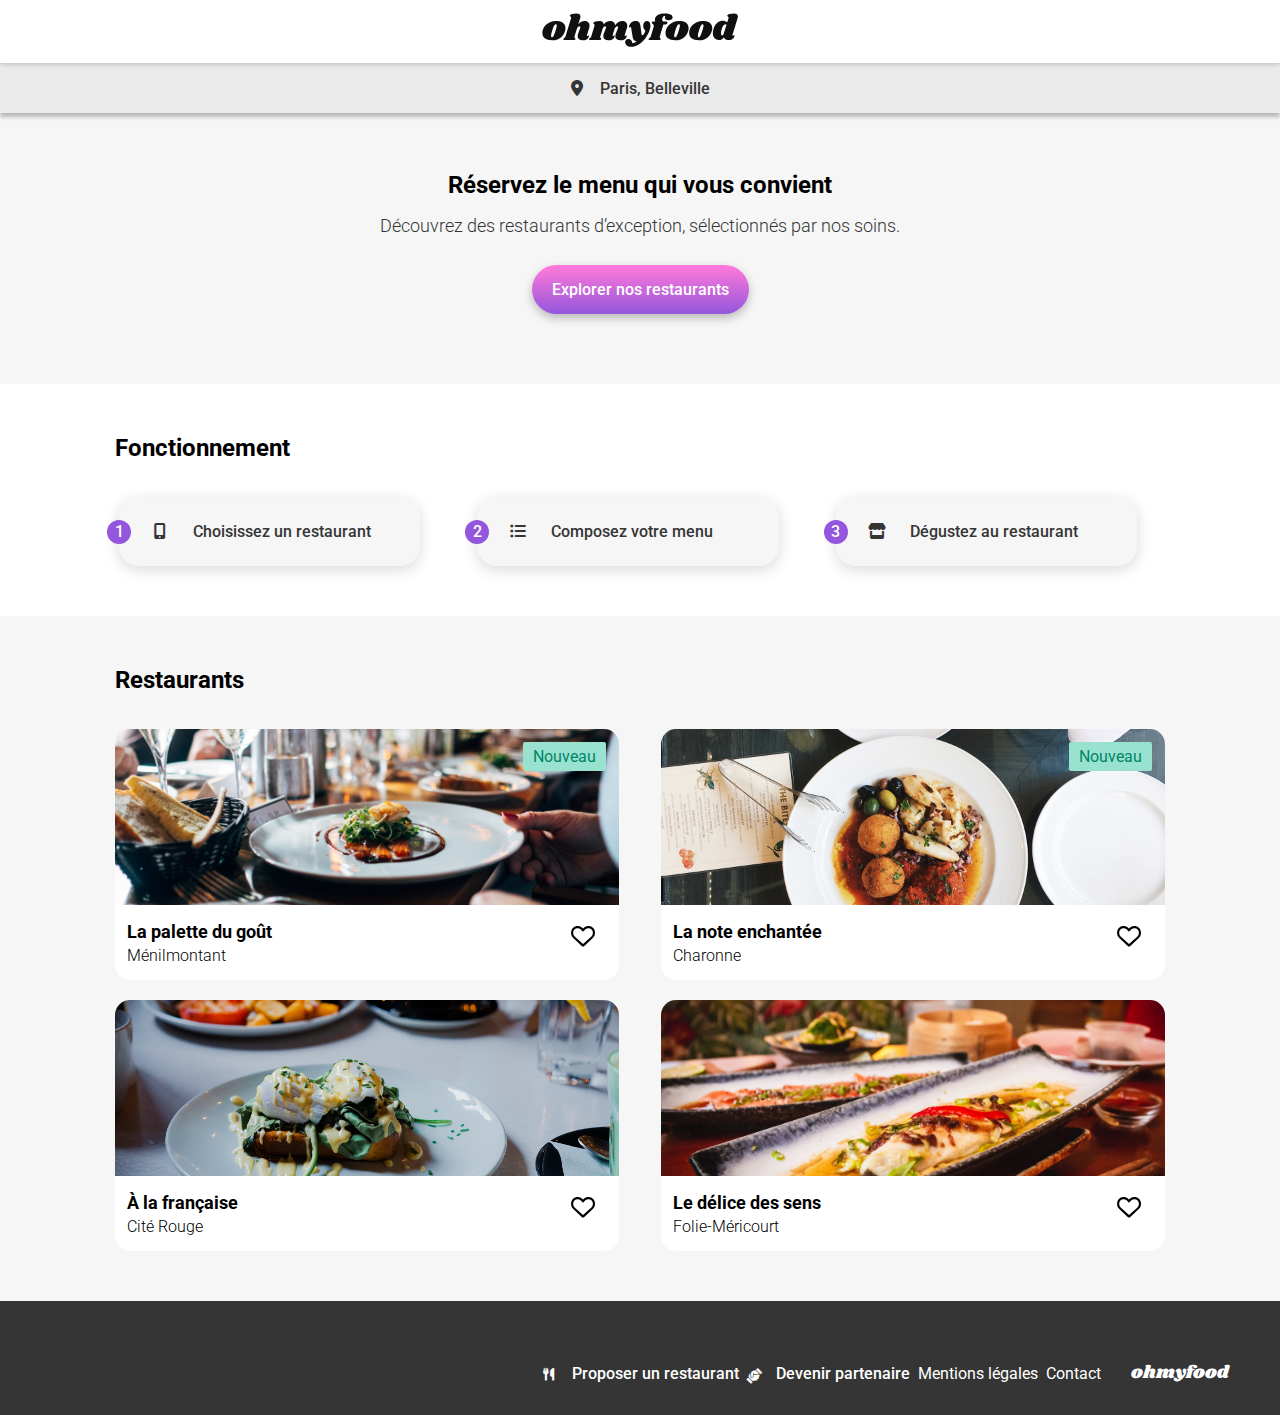
==== index.html @ 18603d1b "modification" ====
<!DOCTYPE html>
<html lang="fr">

<head>
    <meta charset="UTF-8">
    <meta name="viewport" content="width=device-width, initial-scale=1">
    <link rel="preconnect" href="https://fonts.googleapis.com">
    <link rel="preconnect" href="https://fonts.gstatic.com" crossorigin>
    <link
        href="https://fonts.googleapis.com/css2?family=Roboto:ital,wght@0,100;0,300;0,400;0,500;0,700;0,900;1,100;1,300;1,400;1,500;1,700;1,900&display=swap"
        rel="stylesheet">
    <link rel="preconnect" href="https://fonts.googleapis.com">
    <link rel="preconnect" href="https://fonts.gstatic.com" crossorigin>
    <link href="https://fonts.googleapis.com/css2?family=Shrikhand&display=swap" rel="stylesheet">
    <link rel="stylesheet" href="https://cdnjs.cloudflare.com/ajax/libs/font-awesome/6.0.0-beta3/css/all.min.css">
    <link rel="stylesheet" href="css/styles.css">
    <title>Ohmyfood - Paris</title>
</head>

<body>
    <!--Intégrer le loader-->
    <div id="overlay">
        <div class="load">
            <div class="load__letters">
                <div class="letter-1 letter-0">O</div>
                <div class="letter-2 letter-h">h</div>
                <div class="letter-3 letter-m">m</div>
                <div class="letter-4 letter-y">y</div>
                <div class="letter-5 letter-f">f</div>
                <div class="letter-6 letter-o">o</div>
                <div class="letter-7 letter-o">o</div>
                <div class="letter-8 letter-d">d</div>
            </div>
            <div class="load__bar"></div>
        </div>
    </div>

    <!--En tête Logo + localisation-->
    <header class="header">
        <div class="logo-content">
            <a href="/">
                <img class="header__logo" src="images/logo/ohmyfood@2x.svg" alt="Ohmyfood Logo">
            </a>
        </div>
        <div class="location">
            <div class="location__logo">
                <i class="fa-solid fa-location-dot"></i>
            </div>
            <p class="location__title">Paris, Belleville</p>
        </div>
    </header>
    <main>

        <!--Section explorer + texte + bouton-->
        <section class="section">
            <div class="explore"> <!--Correspondance avec le fichier _explore.scss-->
                <h2 class="explore__title">Réservez le menu qui vous convient</h2>
                <h3 class="explore__subtitle">
                    Découvrez des restaurants d’exception, sélectionnés par nos soins.
                </h3>
                <a href="#ExploreRestaurants">
                    <div class="btn btn--main">
                        <p class="btn-explore__title">Explorer nos restaurants</p>
                    </div>
                </a>
            </div>
        </section>

        <!--Section Fonctionnement Titre + numeros + boutons et icones-->
        <section class="section secondary">
            <div class="selection">
                <h2 class="selection__title">Fonctionnement</h2>
                <div class="select">
                    <div class="btn btn--selection">
                        <div class="btn__order">1</div>
                        <div class="btn__logo">
                            <i class="fa-solid fa-mobile-screen-button"></i>
                        </div>
                        <p class="btn__title">Choisissez un restaurant</p>
                    </div>
                    <div class="btn btn--selection">
                        <div class="btn__order">2</div>
                        <div class="btn__logo">
                            <i class="fa-solid fa-list-ul"></i>
                        </div>
                        <p class="btn__title">Composez votre menu</p>
                    </div>
                    <div class="btn btn--selection">
                        <div class="btn__order">3</div>
                        <div class="btn__logo btn__logo--colored">
                            <i class="fa-solid fa-store"></i>
                        </div>
                        <p class="btn__title">Dégustez au restaurant</p>
                    </div>
                </div>
            </div>
        </section>

        <!--Section Restaurants (titre, images, link"nouveau", texte, sous-titre, coeur)  -->
        <section id="Restaurants" class="section">
            <div class="selection">
                <h2 class="selection__title">Restaurants</h2>
                <div class="restaurant">
                    <article class="cards">
                        <a class="link" href="menu/la_palette_du_gout.html">
                            <p class="link__new-restaurant">Nouveau</p>
                            <img class="link__picture" src="images/restaurants/jay-wennington-N_Y88TWmGwA-unsplash.jpg"
                                alt="Photo d'un plat dans un restaurant">
                            <h4 class="link__title">La palette du goût</h4>
                            <p class="link__subtitle">Ménilmontant</p>
                        </a>
                        <div class="link__like-btn">
                            <i class="fa-solid fa-heart"></i>
                        </div>
                    </article>
                    <article class="cards">
                        <a class="link" href="menu/la_note_enchantee.html">
                            <p class="link__new-restaurant">Nouveau</p>
                            <img class="link__picture thumbnails__picture--top-visible"
                                src="images/restaurants/stil-u2Lp8tXIcjw-unsplash.jpg"
                                alt="Photo d'une table de restaurant">
                            <h4 class="link__title">La note enchantée</h4>
                            <p class="link__subtitle">Charonne</p>
                        </a>
                        <div class="link__like-btn">
                            <i class="fa-solid fa-heart checked"></i>
                        </div>
                    </article>
                    <article class="cards">
                        <a class="link" href="menu/a_la_francaise.html">
                            <img class="link__picture" src="images/restaurants/toa-heftiba-DQKerTsQwi0-unsplash.jpg"
                                alt="Photo d'un dessert dans un restaurant">
                            <h4 class="link__title">À la française</h4>
                            <p class="link__subtitle">Cité Rouge</p>
                        </a>
                        <div class="link__like-btn">
                            <i class="fa-solid fa-heart"></i>
                        </div>
                    </article>
                    <article class="cards">
                        <a class="link" href="menu/le_delice_des_sens.html">
                            <img class="link__picture"
                                src="images/restaurants/louis-hansel-shotsoflouis-qNBGVyOCY8Q-unsplash.jpg"
                                alt="Photo d'un plat dans un restaurant">
                            <h4 class="link__title">Le délice des sens</h4>
                            <p class="link__subtitle">Folie-Méricourt</p>
                        </a>
                        <div class="link__like-btn">
                            <i class="fa-solid fa-heart"></i>
                        </div>
                    </article>
                </div>
            </div>
        </section>
    </main>
    <!--Section Footer (logo en texte, puces et icones -->
    <footer class="footer">
        <div class="footer-content">
            <p class="footer-content__logo">ohmyfood</p>
            <ul class="footer-menu">
                <li>
                    <i class="fa-solid fa-utensils"></i>
                    <a class="footer-menu__link footer-menu__link--medium">Proposer un restaurant</a>
                </li>
                <li>
                    <i class="fa-solid fa-handshake fa-solid--rotate"></i>
                    <a class="footer-menu__link footer-menu__link--medium">Devenir partenaire</a>
                </li>
                <li><a class="footer-menu__link">Mentions légales</a></li>
                <li><a class="footer-menu__link" href="mailto:contact@ohmyfood.com">Contact</a></li>
            </ul>
        </div>
    </footer>
</body>

</html>
---- css/styles.css ----
@keyframes loader {
  0% {
    opacity: 1;
  }
  25% {
    opacity: 1;
  }
  50% {
    opacity: 1;
  }
  75% {
    opacity: 1;
  }
  99% {
    opacity: 0;
    width: 100%;
    height: 100%;
  }
  100% {
    width: 0;
    height: 0;
  }
}
@keyframes loader__letters {
  0% {
    opacity: 0;
    transform: translateY(-100px);
  }
  50% {
    opacity: 1;
    transform: translateY(10px);
  }
  100% {
    opacity: 1;
    transform: translateY(0);
  }
}
@keyframes loader__bar {
  0% {
    transform: scaleX(0);
    opacity: 0.1;
  }
  17% {
    transform: scaleX(0.18);
  }
  24% {
    transform: scaleX(0.4);
  }
  46% {
    transform: scaleX(0.81);
  }
  100% {
    transform: scaleX(1);
  }
}
@keyframes display-menu {
  0% {
    opacity: 0;
    transform: scaleX(1) scaleY(0.5);
  }
  25% {
    opacity: 1;
  }
  50% {
    transform: scaleX(1) scaleY(1.08);
  }
  75% {
    transform: scaleX(1) scaleY(1);
  }
  90% {
    transform: scaleX(1) scaleY(1);
  }
  100% {
    opacity: 1;
  }
}
body {
  font-family: "Roboto", sans-serif;
  background-color: #F6F6F6;
}

h1 {
  font-family: "Shrikhand", serif;
  font-size: 1.75rem;
  font-weight: 300;
  color: #101010;
}

h2 {
  font-family: "Roboto", sans-serif;
  font-size: 1.5rem;
  font-weight: 700;
  color: #000000;
}

h3 {
  font-family: "Roboto", sans-serif;
  font-size: 1.125rem;
  font-weight: 300;
  color: #353535;
}

h4 {
  font-family: "Roboto", sans-serif;
  font-size: 1.125rem;
  font-weight: 700;
  color: #000000;
}

input, textarea, select, button {
  font-family: inherit;
  font-size: inherit;
  padding: 10px;
  border: 1px solid #101010;
}

input:focus, textarea:focus, select:focus {
  outline: 2px solid transparent;
  border: 1px solid transparent;
}

button {
  cursor: pointer;
}

html {
  box-sizing: border-box;
}

*, *::before, *::after {
  box-sizing: inherit;
}

body, h1, h2, h3, h4, h5, h6, p, ul, ol, figure, blockquote, dl, dd {
  margin: 0;
  padding: 0;
}

a {
  color: inherit;
  text-decoration: none;
}
a:visited {
  color: inherit;
}

li {
  list-style: none;
}

.btn {
  display: flex;
  flex-direction: row;
  align-items: center;
  font-weight: 500;
  position: relative;
  margin: 12.5px 0;
  cursor: pointer;
}
.btn--main {
  background: rgb(147, 86, 220);
  background: linear-gradient(0deg, rgb(147, 86, 220) 0%, rgb(255, 121, 218) 97%);
  background: -ms-linear-gradient(0deg, rgb(147, 86, 220) 0%, rgb(255, 121, 218) 97%);
  border-radius: 30px;
  padding: 15px 20px;
  box-shadow: 0px 4px 10px rgba(0, 0, 0, 0.25);
  color: #ffffff;
  min-width: 186px;
  max-width: -moz-fit-content;
  max-width: fit-content;
  justify-content: center;
  transition: all 200ms ease-in-out;
}
.btn--main:hover {
  opacity: 0.85;
  box-shadow: 0px 4px 15px rgba(0, 0, 0, 0.35);
}
.btn--selection {
  background: #F6F6F6;
  border-radius: 20px;
  padding: 25px 20px;
  box-shadow: 0px 4px 15px rgba(0, 0, 0, 0.15);
  color: #000000;
  min-width: 220px;
  width: 100%;
  margin: 0 16px;
  left: -12px;
}
.btn--selection:hover > .btn__logo, .btn--selection:hover > .btn__title {
  color: #9356DC;
}
.btn__order {
  position: absolute;
  left: -12px;
  color: #ffffff;
  background: #9356DC;
  display: flex;
  justify-content: center;
  align-items: center;
  width: 24px;
  height: 24px;
  border-radius: 50%;
}
.btn__logo {
  margin-left: 12px;
  color: #353535;
  font-weight: 500;
  text-align: center;
  width: 18px;
}
.btn__title {
  margin-left: 24px;
  color: #353535;
}

.explore {
  width: 100%;
  margin: 0 auto;
  display: flex;
  flex-direction: column;
  text-align: center;
  align-items: center;
}
.explore > * {
  margin: 8px 0;
}
.explore__title {
  font-weight: 700;
}
.explore__subtitle {
  font-weight: 300;
}
@media screen and (min-width: 1200px) {
  .explore {
    width: 1200px;
  }
}

.footer {
  display: flex;
  width: 100%;
  height: 186px;
  background-color: #353535;
  align-items: center;
  justify-content: center;
}
@media screen and (min-width: 1200px) {
  .footer {
    height: 114px;
  }
}

.footer-content {
  display: flex;
  flex-direction: column;
  width: 92%;
  height: 100%;
  color: #ffffff;
  justify-content: center;
}
.footer-content__logo {
  font-size: 1.125rem;
  color: #ffffff;
  font-family: "Shrikhand", serif;
  margin: 15px 0;
}
@media screen and (min-width: 1200px) {
  .footer-content__logo {
    text-align: right;
    margin: 45px 0 15px 0;
  }
}
.footer-content .footer-menu {
  display: flex;
  flex-direction: column;
  gap: 8px;
}
.footer-content .footer-menu .fa-solid {
  font-size: 0.8rem;
  margin-right: 5px;
  width: 20px;
}
.footer-content .footer-menu .fa-solid--rotate {
  transform: rotate(-45deg);
}
.footer-content .footer-menu__link {
  font-weight: 400;
}
.footer-content .footer-menu__link--medium {
  font-weight: 500;
}
@media screen and (min-width: 1200px) {
  .footer-content .footer-menu {
    flex-direction: row;
    justify-content: right;
    margin-top: 30px;
  }
}
@media screen and (min-width: 1200px) {
  .footer-content {
    flex-direction: row-reverse;
    align-items: center;
    justify-content: right;
    gap: 30px;
  }
}

.logo-content {
  z-index: 800;
  position: relative;
  display: flex;
  width: 100%;
  height: 63px;
  background-color: #ffffff;
  align-items: center;
  justify-content: center;
  box-shadow: 0px 2px 4px rgba(0, 0, 0, 0.15);
}
.logo-content__return-arrow {
  display: flex;
  position: absolute;
  left: 20px;
  font-size: 1.125rem;
}

.location {
  display: flex;
  z-index: 700;
  position: relative;
  background-color: #EAEAEA;
  width: 100%;
  height: 50px;
  align-items: center;
  justify-content: center;
  box-shadow: 0px 4px 4px rgba(0, 0, 0, 0.25);
}
.location__logo {
  color: #353535;
}
.location__title {
  margin-left: 17px;
  font-weight: 500;
  color: #353535;
}

.restaurant {
  display: flex;
  flex-direction: column;
  gap: 20px;
}
@media screen and (min-width: 768px) {
  .restaurant {
    flex-direction: row;
    flex-wrap: wrap;
    justify-content: space-between;
  }
}

.cards {
  background: #ffffff;
  border-radius: 15px;
  display: flex;
  flex-direction: column;
  width: 100%;
  height: 251px;
  overflow: hidden;
  position: relative;
}
.cards .link {
  width: 100%;
  height: 251px;
}
.cards .link__picture {
  width: 100%;
  height: 70%;
  -o-object-fit: cover;
     object-fit: cover;
}
.cards .link__picture--top-visible {
  -o-object-position: center;
     object-position: center;
}
.cards .link__new-restaurant {
  background: #99E2D0;
  color: #008766;
  position: absolute;
  right: 13px;
  top: 13px;
  padding: 5px 10px;
  border-radius: 2px;
}
.cards .link__title {
  margin: 12px 0 0 12px;
}
.cards .link__subtitle {
  margin: 4px 0 0 12px;
  font-weight: 300;
}
.cards .link__like-btn {
  position: absolute;
  bottom: 32px;
  right: 24px;
  display: flex;
  cursor: pointer;
}
.cards .link__like-btn .fa-heart {
  font-weight: 100;
  background: #000000;
  font-size: 1.5rem;
  -webkit-background-clip: text;
          background-clip: text;
  color: transparent;
  transition: transform 300ms ease-in-out;
}
.cards .link__like-btn .fa-heart:hover {
  font-weight: 700;
  background: rgb(147, 86, 220);
  background: linear-gradient(0deg, rgb(147, 86, 220) 0%, rgb(255, 121, 218) 97%);
  background: -ms-linear-gradient(0deg, rgb(147, 86, 220) 0%, rgb(255, 121, 218) 97%);
  -webkit-background-clip: text;
          background-clip: text;
  color: transparent;
  transform: scale(1.1);
}
.cards .link__like-btn .checked .fa-heart {
  font-weight: 700;
  background: rgb(147, 86, 220);
  background: linear-gradient(0deg, rgb(147, 86, 220) 0%, rgb(255, 121, 218) 97%);
  background: -ms-linear-gradient(0deg, rgb(147, 86, 220) 0%, rgb(255, 121, 218) 97%);
  -webkit-background-clip: text;
          background-clip: text;
  color: transparent;
}
@media screen and (min-width: 768px) {
  .cards {
    width: 48%;
  }
}

.restaurant-picture {
  width: 100%;
}
.restaurant-picture__picture {
  width: 100%;
  -o-object-fit: cover;
     object-fit: cover;
  -o-object-position: center;
     object-position: center;
}
@media screen and (min-width: 768px) {
  .restaurant-picture__picture {
    height: 383px;
  }
}

.menu {
  display: flex;
  flex-direction: column;
  border-top-left-radius: 40px;
  background: #ffffff;
  border-top-right-radius: 40px;
  margin-top: -50px;
}
.menu .restaurant-menu {
  display: flex;
  flex-direction: column;
  background: #F6F6F6;
  border-radius: 30px 30px 0 0;
  padding: 30px 0;
  align-items: center;
}
.menu .restaurant-menu .order-link {
  margin-top: 20px;
}
.menu .restaurant-menu__title {
  display: flex;
  width: 100%;
  justify-content: center;
  align-items: center;
}
.menu .restaurant-menu__title .like-btn {
  margin-left: 32px;
  display: flex;
  cursor: pointer;
}
.menu .restaurant-menu__title .like-btn .fa-heart {
  font-weight: 100;
  background: #000000;
  font-size: 1.5rem;
  -webkit-background-clip: text;
          background-clip: text;
  color: transparent;
  transition: transform 300ms ease-in-out;
}
.menu .restaurant-menu__title .like-btn .fa-heart:hover {
  font-weight: 700;
  background: rgb(147, 86, 220);
  background: linear-gradient(0deg, rgb(147, 86, 220) 0%, rgb(255, 121, 218) 97%);
  background: -ms-linear-gradient(0deg, rgb(147, 86, 220) 0%, rgb(255, 121, 218) 97%);
  -webkit-background-clip: text;
          background-clip: text;
  color: transparent;
  transform: scale(1.1);
}
.menu .restaurant-menu__title .like-btn .checked .fa-heart {
  font-weight: 700;
  background: rgb(147, 86, 220);
  background: linear-gradient(0deg, rgb(147, 86, 220) 0%, rgb(255, 121, 218) 97%);
  background: -ms-linear-gradient(0deg, rgb(147, 86, 220) 0%, rgb(255, 121, 218) 97%);
  -webkit-background-clip: text;
          background-clip: text;
  color: transparent;
}
.menu .restaurant-menu .cat-1 {
  animation: display-menu 2s ease-in 700ms;
}
.menu .restaurant-menu .cat-2 {
  animation: display-menu 2s ease-in 1400ms;
}
.menu .restaurant-menu .cat-3 {
  animation: display-menu 2s ease-in 2100ms;
}
.menu .restaurant-menu .category {
  display: flex;
  flex-direction: column;
  width: 94%;
  margin: 30px auto 0 auto;
  opacity: 0;
  transform-origin: top left;
  animation-fill-mode: forwards;
}
.menu .restaurant-menu .category__title {
  width: 40px;
  font-size: 1rem;
  border-bottom: 3px solid #99E2D0;
}
.menu .restaurant-menu .category__item {
  display: flex;
  flex-direction: row;
  background: #ffffff;
  width: 100%;
  min-height: 69px;
  border-radius: 15px;
  margin-top: 12px;
  box-shadow: 0px 4px 15px rgba(0, 0, 0, 0.15);
  overflow: hidden;
  cursor: pointer;
}
.menu .restaurant-menu .category__item .content {
  display: flex;
  padding: 12px 14px;
  width: 100%;
  flex-direction: column;
  white-space: nowrap;
  overflow: hidden;
}
.menu .restaurant-menu .category__item .content .name {
  margin-bottom: 4px;
  white-space: nowrap;
  overflow: hidden;
  text-overflow: ellipsis;
  max-width: calc(100% - 69px);
  font-size: 1.125rem;
}
.menu .restaurant-menu .category__item .content p {
  min-width: 90%;
  white-space: nowrap;
  overflow: hidden;
  text-overflow: ellipsis;
  max-width: calc(100% - 69px);
  font-size: 0.938rem;
}
.menu .restaurant-menu .category__item .content .price {
  text-align: right;
  margin-top: -18px;
  font-size: 0.938rem;
}
.menu .restaurant-menu .category__item .checkbox {
  display: flex;
  width: 0px;
  background: #99E2D0;
  color: #ffffff;
  align-items: center;
  justify-content: center;
  font-size: 1.125rem;
  transition: width 200ms ease-in-out;
}
.menu .restaurant-menu .category__item:hover > .checkbox {
  width: 69px;
}
@media screen and (min-width: 576px) {
  .menu .restaurant-menu .category {
    width: 65%;
  }
}
@media screen and (min-width: 992px) {
  .menu .restaurant-menu {
    width: 1050px;
    margin: 0 auto;
  }
}

.section {
  width: 100%;
  padding: 50px 0;
}

.secondary {
  background: #ffffff;
}

.selection {
  width: 92%;
  margin: 0 auto;
}
.selection__title {
  margin-bottom: 35px;
}
@media screen and (min-width: 1200px) {
  .selection {
    width: 1050px;
  }
}

.select {
  display: flex;
  flex-direction: column;
  justify-content: space-evenly;
  gap: 25px;
}
@media screen and (min-width: 992px) {
  .select {
    flex-direction: row;
  }
}

#overlay {
  z-index: 900;
  position: fixed;
  width: 100%;
  height: 100%;
  background-image: url("/images/restaurants/image.png");
  background-size: cover;
  background-position: center;
  opacity: 0;
  animation: loader 4000ms ease-out forwards 1;
}

.load {
  z-index: 1000;
  font-family: "Shrikhand", serif;
  color: #ffffff;
  display: flex;
  height: 100%;
  margin: 0 auto;
  width: -moz-fit-content;
  width: fit-content;
  flex-direction: column;
  justify-content: center;
  align-items: center;
  font-size: 2.5rem;
  animation: loader 3000ms ease-in-out 3000ms forwards;
}
.load__bar {
  display: flex;
  position: relative;
  background: #ffffff;
  width: 100%;
  height: 5px;
  transform-origin: left;
  animation: loader__bar 3000ms ease-in-out backwards;
}
.load__letters {
  display: flex;
  font-size: 4rem;
}
.load__letters .letter-f, .load__letters .letter-o, .load__letters .letter-d {
  animation: loader__letters 2s ease-in-out infinite;
}
.load__letters .letter-f {
  animation-delay: 0s;
}
.load__letters .letter-o:nth-child(6) {
  animation-delay: 0.2s;
}
.load__letters .letter-o:nth-child(7) {
  animation-delay: 0.4s;
}
.load__letters .letter-d {
  animation-delay: 0.6s;
}/*# sourceMappingURL=styles.css.map */
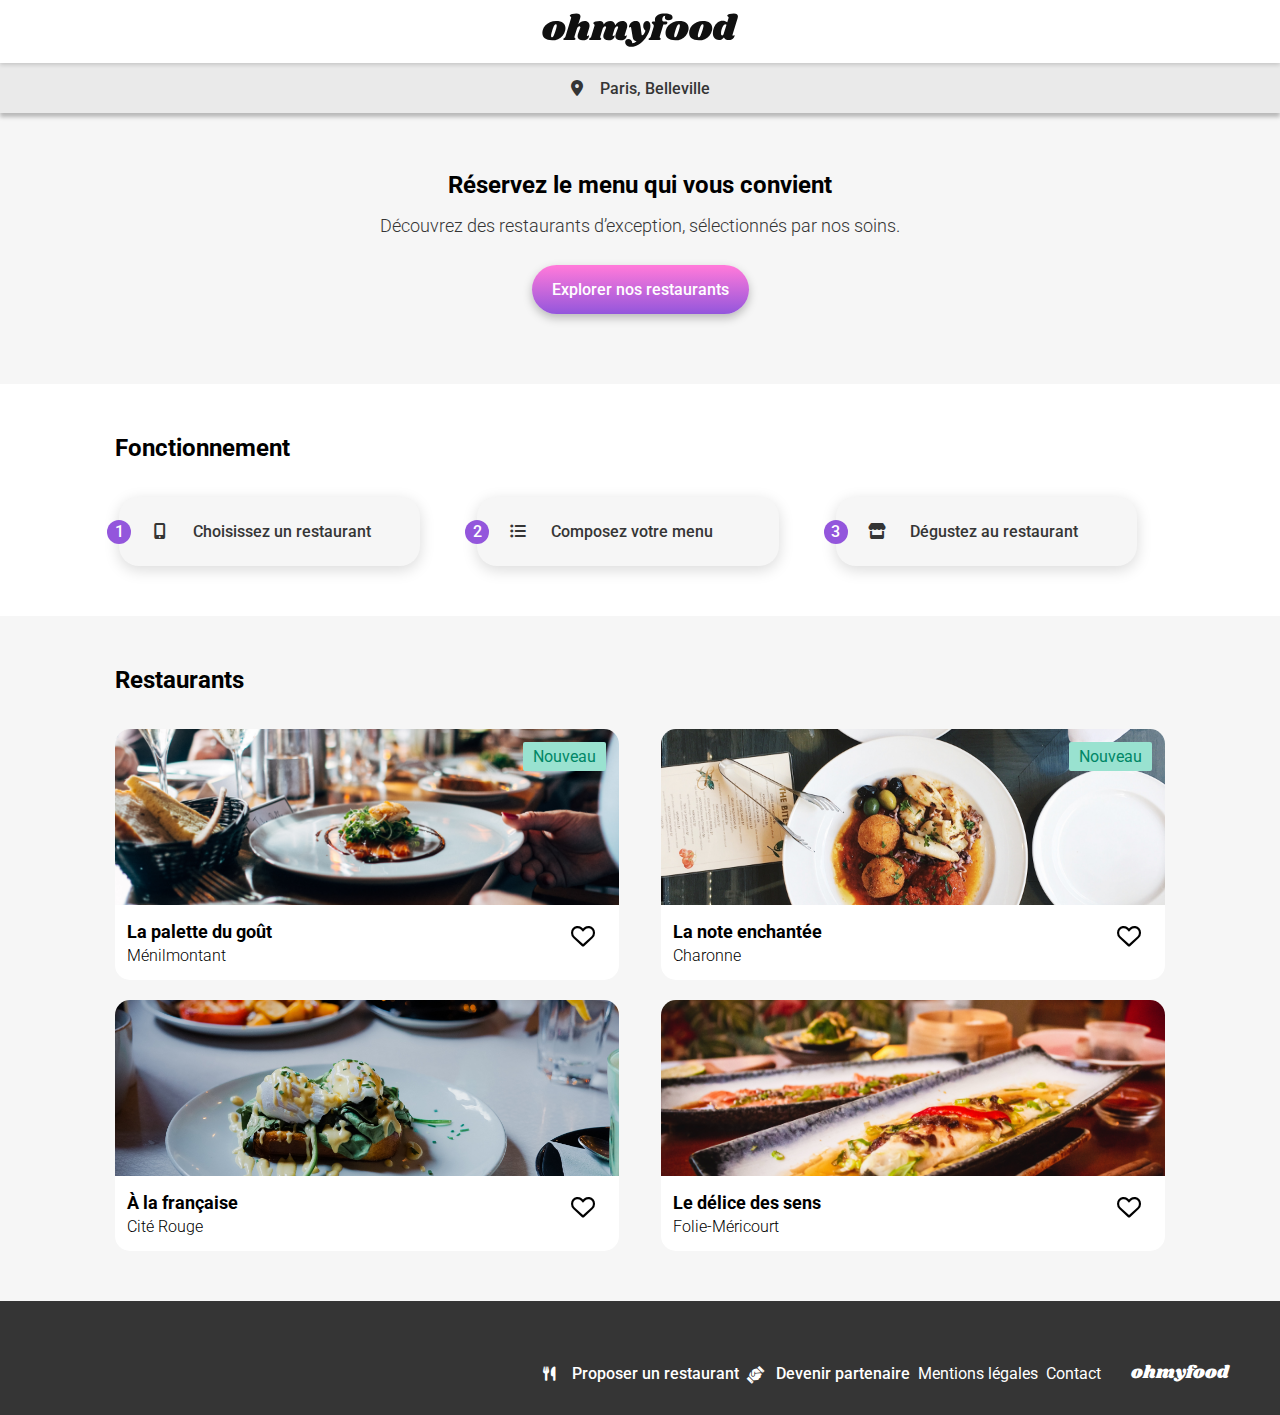
==== commit 5439341f: "modification_and_commentary" ====
--- a/index.html
+++ b/index.html
@@ -6,11 +6,7 @@
     <meta name="viewport" content="width=device-width, initial-scale=1">
     <link rel="preconnect" href="https://fonts.googleapis.com">
     <link rel="preconnect" href="https://fonts.gstatic.com" crossorigin>
-    <link
-        href="https://fonts.googleapis.com/css2?family=Roboto:ital,wght@0,100;0,300;0,400;0,500;0,700;0,900;1,100;1,300;1,400;1,500;1,700;1,900&display=swap"
-        rel="stylesheet">
-    <link rel="preconnect" href="https://fonts.googleapis.com">
-    <link rel="preconnect" href="https://fonts.gstatic.com" crossorigin>
+    <link href="https://fonts.googleapis.com/css2?family=Roboto:ital,wght@0,100;0,300;0,400;0,500;0,700;0,900;1,100;1,300;1,400;1,500;1,700;1,900&display=swap"rel="stylesheet">
     <link href="https://fonts.googleapis.com/css2?family=Shrikhand&display=swap" rel="stylesheet">
     <link rel="stylesheet" href="https://cdnjs.cloudflare.com/ajax/libs/font-awesome/6.0.0-beta3/css/all.min.css">
     <link rel="stylesheet" href="css/styles.css">
@@ -22,10 +18,10 @@
     <div id="overlay">
         <div class="load">
             <div class="load__letters">
-                <div class="letter-1 letter-0">O</div>
-                <div class="letter-2 letter-h">h</div>
-                <div class="letter-3 letter-m">m</div>
-                <div class="letter-4 letter-y">y</div>
+                <div class="letter-1">O</div>
+                <div class="letter-2">h</div>
+                <div class="letter-3">m</div>
+                <div class="letter-4">y</div>
                 <div class="letter-5 letter-f">f</div>
                 <div class="letter-6 letter-o">o</div>
                 <div class="letter-7 letter-o">o</div>
@@ -55,9 +51,7 @@
         <section class="section">
             <div class="explore"> <!--Correspondance avec le fichier _explore.scss-->
                 <h2 class="explore__title">Réservez le menu qui vous convient</h2>
-                <h3 class="explore__subtitle">
-                    Découvrez des restaurants d’exception, sélectionnés par nos soins.
-                </h3>
+                <h3 class="explore__subtitle">Découvrez des restaurants d’exception, sélectionnés par nos soins.</h3>
                 <a href="#ExploreRestaurants">
                     <div class="btn btn--main">
                         <p class="btn-explore__title">Explorer nos restaurants</p>
@@ -104,8 +98,7 @@
                     <article class="cards">
                         <a class="link" href="menu/la_palette_du_gout.html">
                             <p class="link__new-restaurant">Nouveau</p>
-                            <img class="link__picture" src="images/restaurants/jay-wennington-N_Y88TWmGwA-unsplash.jpg"
-                                alt="Photo d'un plat dans un restaurant">
+                            <img class="link__picture" src="images/restaurants/jay-wennington-N_Y88TWmGwA-unsplash.jpg"alt="Photo d'un d'une entrée">
                             <h4 class="link__title">La palette du goût</h4>
                             <p class="link__subtitle">Ménilmontant</p>
                         </a>
@@ -116,9 +109,7 @@
                     <article class="cards">
                         <a class="link" href="menu/la_note_enchantee.html">
                             <p class="link__new-restaurant">Nouveau</p>
-                            <img class="link__picture thumbnails__picture--top-visible"
-                                src="images/restaurants/stil-u2Lp8tXIcjw-unsplash.jpg"
-                                alt="Photo d'une table de restaurant">
+                            <img class="link__picture thumbnails__picture--top-visible"src="images/restaurants/stil-u2Lp8tXIcjw-unsplash.jpg"alt="Photo d'un plat'">
                             <h4 class="link__title">La note enchantée</h4>
                             <p class="link__subtitle">Charonne</p>
                         </a>
@@ -128,8 +119,7 @@
                     </article>
                     <article class="cards">
                         <a class="link" href="menu/a_la_francaise.html">
-                            <img class="link__picture" src="images/restaurants/toa-heftiba-DQKerTsQwi0-unsplash.jpg"
-                                alt="Photo d'un dessert dans un restaurant">
+                            <img class="link__picture" src="images/restaurants/toa-heftiba-DQKerTsQwi0-unsplash.jpg" alt="Photo d'une entrée">
                             <h4 class="link__title">À la française</h4>
                             <p class="link__subtitle">Cité Rouge</p>
                         </a>
@@ -139,9 +129,7 @@
                     </article>
                     <article class="cards">
                         <a class="link" href="menu/le_delice_des_sens.html">
-                            <img class="link__picture"
-                                src="images/restaurants/louis-hansel-shotsoflouis-qNBGVyOCY8Q-unsplash.jpg"
-                                alt="Photo d'un plat dans un restaurant">
+                            <img class="link__picture"src="images/restaurants/louis-hansel-shotsoflouis-qNBGVyOCY8Q-unsplash.jpg"alt="Photo d'une entrée">
                             <h4 class="link__title">Le délice des sens</h4>
                             <p class="link__subtitle">Folie-Méricourt</p>
                         </a>
@@ -153,7 +141,7 @@
             </div>
         </section>
     </main>
-    <!--Section Footer (logo en texte, puces et icones -->
+    <!--Section Footer (logo en texte, puces et icones) -->
     <footer class="footer">
         <div class="footer-content">
             <p class="footer-content__logo">ohmyfood</p>
--- a/css/styles.css
+++ b/css/styles.css
@@ -276,7 +276,7 @@
   gap: 8px;
 }
 .footer-content .footer-menu .fa-solid {
-  font-size: 0.8rem;
+  font-size: 0.9rem;
   margin-right: 5px;
   width: 20px;
 }
@@ -572,7 +572,7 @@
 }
 .menu .restaurant-menu .category__item .content .price {
   text-align: right;
-  margin-top: -18px;
+  margin-top: -20px;
   font-size: 0.938rem;
 }
 .menu .restaurant-menu .category__item .checkbox {
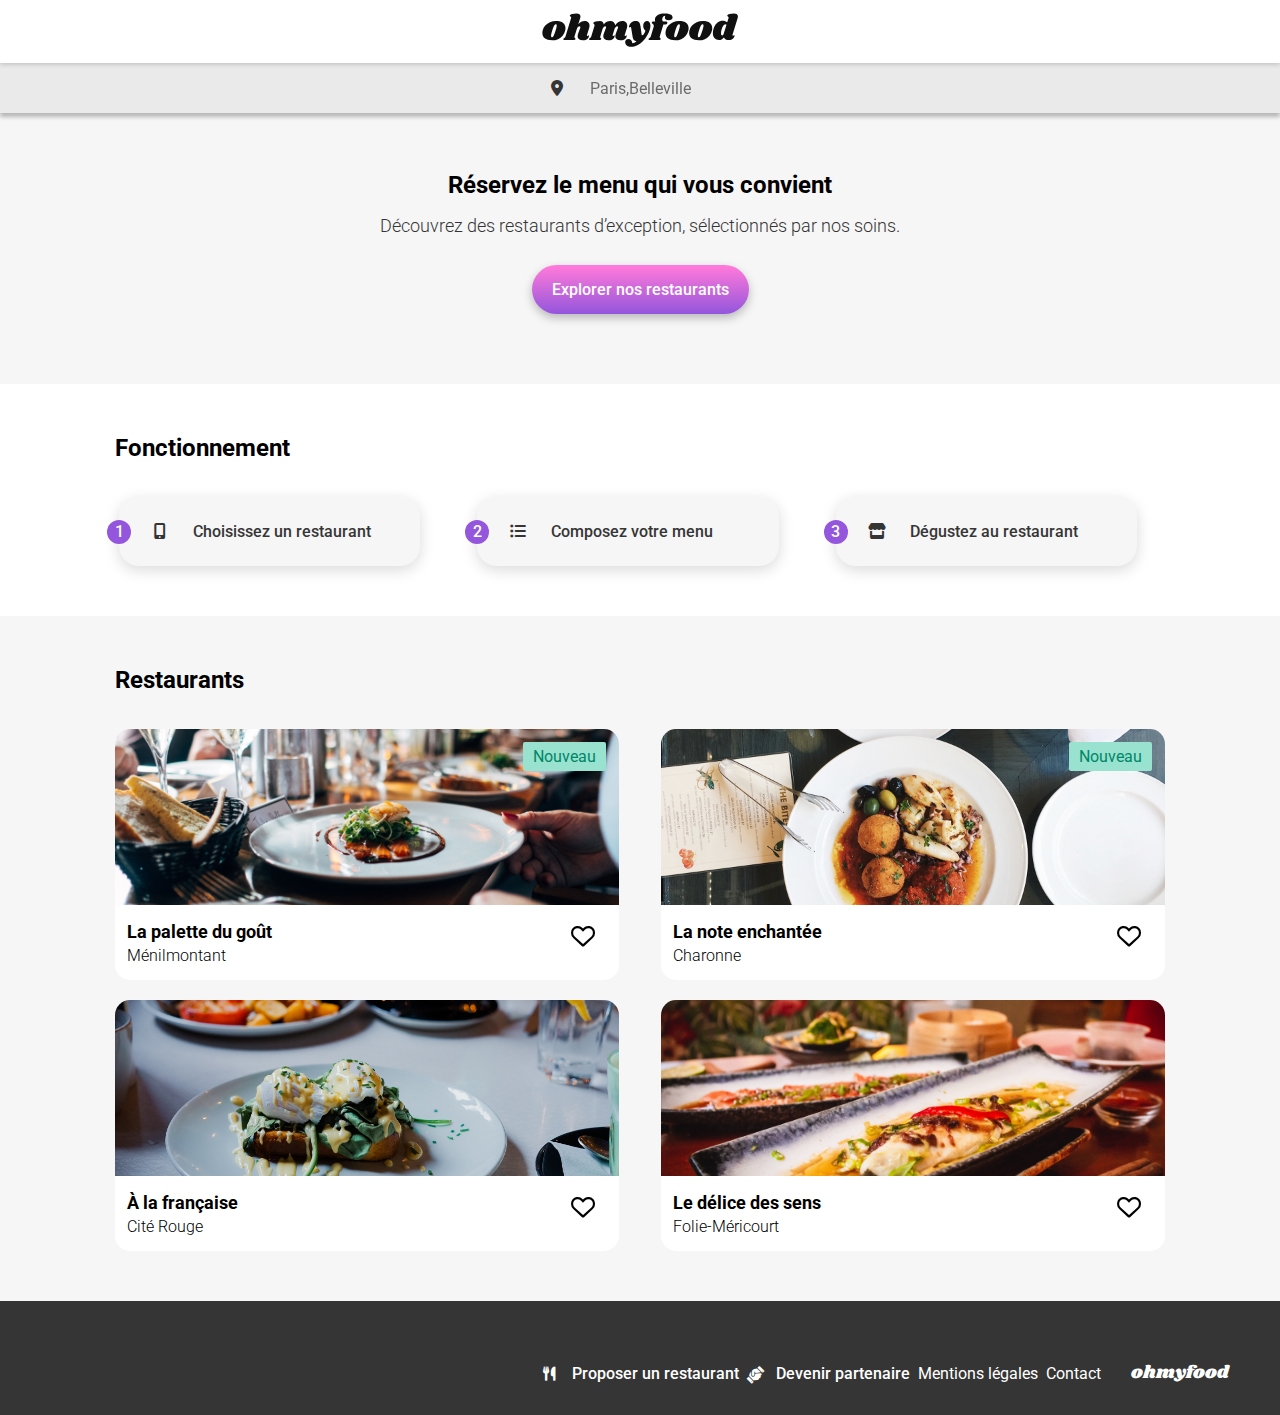
==== commit 2ba8af2a: "modification Localisation" ====
--- a/index.html
+++ b/index.html
@@ -6,7 +6,9 @@
     <meta name="viewport" content="width=device-width, initial-scale=1">
     <link rel="preconnect" href="https://fonts.googleapis.com">
     <link rel="preconnect" href="https://fonts.gstatic.com" crossorigin>
-    <link href="https://fonts.googleapis.com/css2?family=Roboto:ital,wght@0,100;0,300;0,400;0,500;0,700;0,900;1,100;1,300;1,400;1,500;1,700;1,900&display=swap"rel="stylesheet">
+    <link
+        href="https://fonts.googleapis.com/css2?family=Roboto:ital,wght@0,100;0,300;0,400;0,500;0,700;0,900;1,100;1,300;1,400;1,500;1,700;1,900&display=swap"
+        rel="stylesheet">
     <link href="https://fonts.googleapis.com/css2?family=Shrikhand&display=swap" rel="stylesheet">
     <link rel="stylesheet" href="https://cdnjs.cloudflare.com/ajax/libs/font-awesome/6.0.0-beta3/css/all.min.css">
     <link rel="stylesheet" href="css/styles.css">
@@ -42,7 +44,9 @@
             <div class="location__logo">
                 <i class="fa-solid fa-location-dot"></i>
             </div>
-            <p class="location__title">Paris, Belleville</p>
+            <form action="/search" method="get">
+                <input class="location__input" type="text" name="search" placeholder="Paris,Belleville">
+            </form>
         </div>
     </header>
     <main>
@@ -98,7 +102,8 @@
                     <article class="cards">
                         <a class="link" href="menu/la_palette_du_gout.html">
                             <p class="link__new-restaurant">Nouveau</p>
-                            <img class="link__picture" src="images/restaurants/jay-wennington-N_Y88TWmGwA-unsplash.jpg"alt="Photo d'un d'une entrée">
+                            <img class="link__picture" src="images/restaurants/jay-wennington-N_Y88TWmGwA-unsplash.jpg"
+                                alt="Photo d'un d'une entrée">
                             <h4 class="link__title">La palette du goût</h4>
                             <p class="link__subtitle">Ménilmontant</p>
                         </a>
@@ -109,7 +114,8 @@
                     <article class="cards">
                         <a class="link" href="menu/la_note_enchantee.html">
                             <p class="link__new-restaurant">Nouveau</p>
-                            <img class="link__picture thumbnails__picture--top-visible"src="images/restaurants/stil-u2Lp8tXIcjw-unsplash.jpg"alt="Photo d'un plat'">
+                            <img class="link__picture thumbnails__picture--top-visible"
+                                src="images/restaurants/stil-u2Lp8tXIcjw-unsplash.jpg" alt="Photo d'un plat'">
                             <h4 class="link__title">La note enchantée</h4>
                             <p class="link__subtitle">Charonne</p>
                         </a>
@@ -119,7 +125,8 @@
                     </article>
                     <article class="cards">
                         <a class="link" href="menu/a_la_francaise.html">
-                            <img class="link__picture" src="images/restaurants/toa-heftiba-DQKerTsQwi0-unsplash.jpg" alt="Photo d'une entrée">
+                            <img class="link__picture" src="images/restaurants/toa-heftiba-DQKerTsQwi0-unsplash.jpg"
+                                alt="Photo d'une entrée">
                             <h4 class="link__title">À la française</h4>
                             <p class="link__subtitle">Cité Rouge</p>
                         </a>
@@ -129,7 +136,9 @@
                     </article>
                     <article class="cards">
                         <a class="link" href="menu/le_delice_des_sens.html">
-                            <img class="link__picture"src="images/restaurants/louis-hansel-shotsoflouis-qNBGVyOCY8Q-unsplash.jpg"alt="Photo d'une entrée">
+                            <img class="link__picture"
+                                src="images/restaurants/louis-hansel-shotsoflouis-qNBGVyOCY8Q-unsplash.jpg"
+                                alt="Photo d'une entrée">
                             <h4 class="link__title">Le délice des sens</h4>
                             <p class="link__subtitle">Folie-Méricourt</p>
                         </a>
--- a/css/styles.css
+++ b/css/styles.css
@@ -2,7 +2,7 @@
   0% {
     opacity: 1;
   }
-  25% {
+  5% {
     opacity: 1;
   }
   50% {
@@ -325,8 +325,8 @@
 
 .location {
   display: flex;
+  position: relative;
   z-index: 700;
-  position: relative;
   background-color: #EAEAEA;
   width: 100%;
   height: 50px;
@@ -341,6 +341,32 @@
   margin-left: 17px;
   font-weight: 500;
   color: #353535;
+}
+.location form {
+  display: flex;
+  align-items: center;
+  margin-left: 17px;
+}
+.location form .location__input {
+  padding: 10px;
+  border: none;
+  border-radius: 0;
+  background-color: transparent;
+  font-size: 1rem;
+  color: #353535;
+  width: 150px;
+}
+.location form .location__input:focus {
+  outline: none;
+  border-color: #9356DC;
+}
+.location form .location__input::-moz-placeholder {
+  color: #353535;
+  opacity: 0.7;
+}
+.location form .location__input::placeholder {
+  color: #353535;
+  opacity: 0.7;
 }
 
 .restaurant {
@@ -639,11 +665,9 @@
   position: fixed;
   width: 100%;
   height: 100%;
-  background-image: url("/images/restaurants/image.png");
-  background-size: cover;
-  background-position: center;
+  background: url("https://labelleassiette.fr/wp-content/uploads/2024/05/lart-du-dressage-des-assiettes-astuces-et-conseils-professionnels-2.jpg") center/cover no-repeat;
   opacity: 0;
-  animation: loader 4000ms ease-out forwards 1;
+  animation: loader 3000ms ease-out forwards 1;
 }
 
 .load {
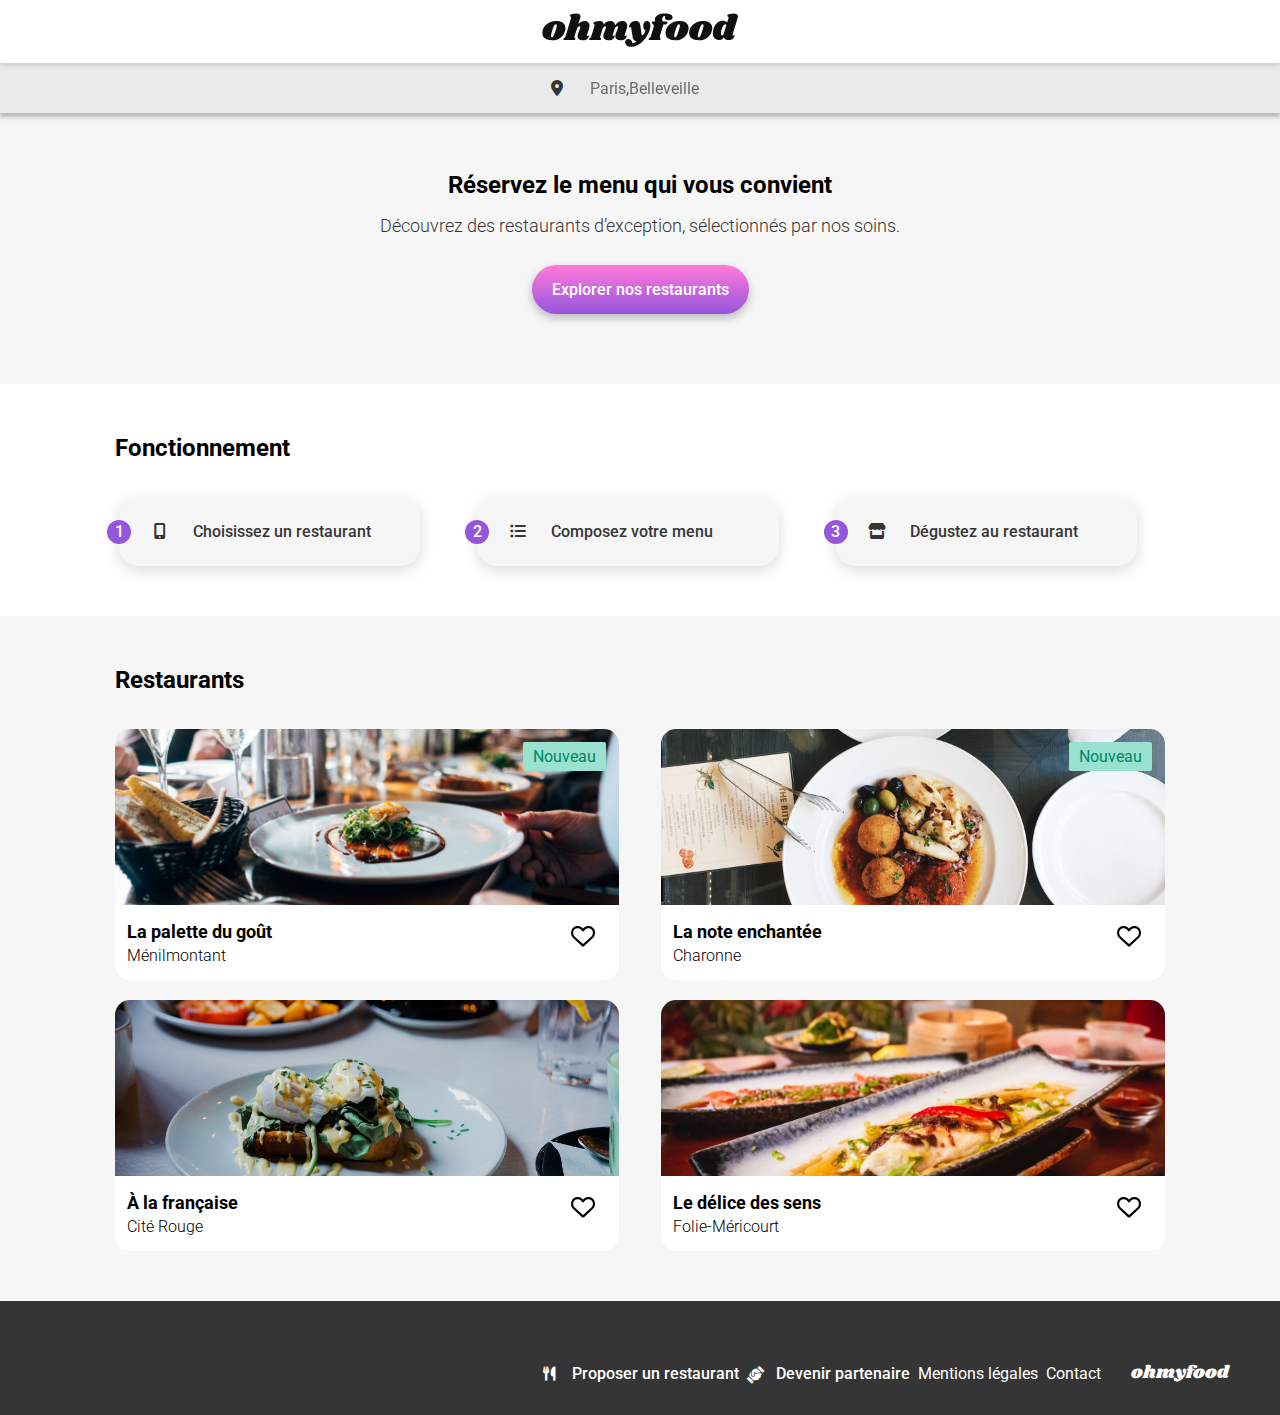
==== commit bd713db3: "Modification Localisation" ====
--- a/index.html
+++ b/index.html
@@ -45,7 +45,7 @@
                 <i class="fa-solid fa-location-dot"></i>
             </div>
             <form action="/search" method="get">
-                <input class="location__input" type="text" name="search" placeholder="Paris,Belleville">
+                <input class="location__input" type="text" name="search" placeholder="Paris,Belleveille">
             </form>
         </div>
     </header>
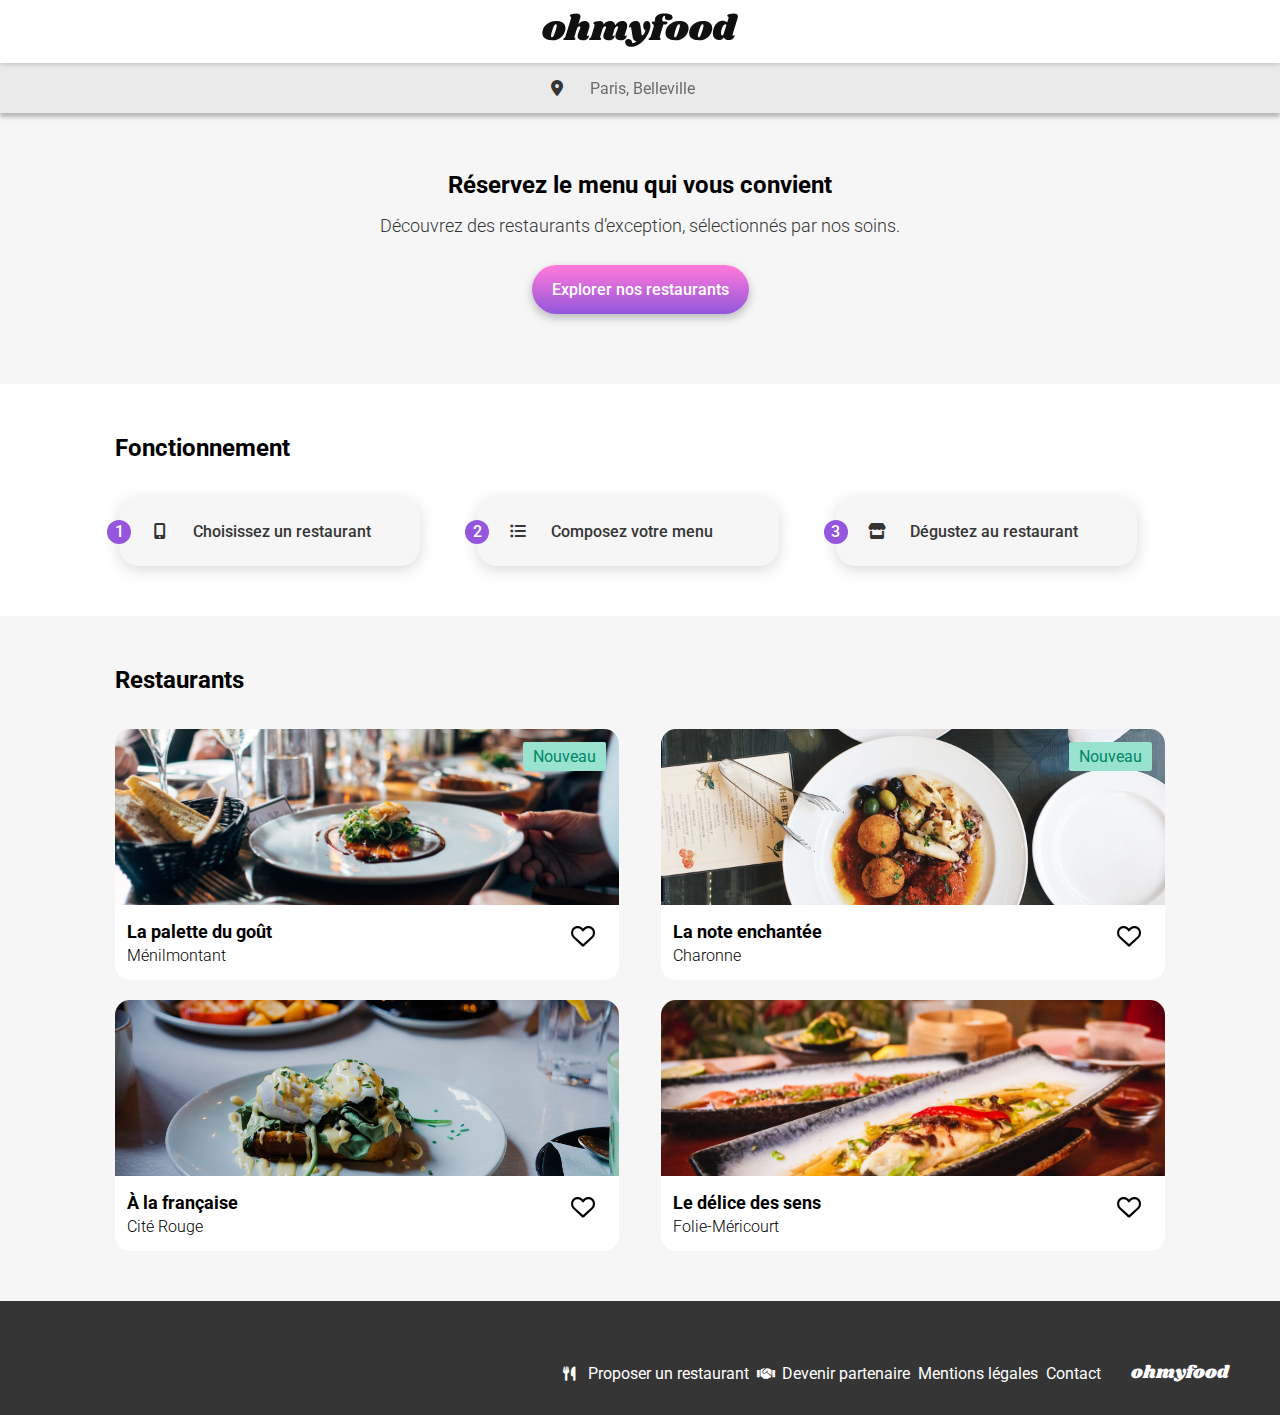
==== commit a6cfb27c: "Modification coeur html&CSS" ====
--- a/index.html
+++ b/index.html
@@ -6,9 +6,7 @@
     <meta name="viewport" content="width=device-width, initial-scale=1">
     <link rel="preconnect" href="https://fonts.googleapis.com">
     <link rel="preconnect" href="https://fonts.gstatic.com" crossorigin>
-    <link
-        href="https://fonts.googleapis.com/css2?family=Roboto:ital,wght@0,100;0,300;0,400;0,500;0,700;0,900;1,100;1,300;1,400;1,500;1,700;1,900&display=swap"
-        rel="stylesheet">
+    <link href="https://fonts.googleapis.com/css2?family=Roboto:wght@100;300;400;500;700;900&display=swap" rel="stylesheet">
     <link href="https://fonts.googleapis.com/css2?family=Shrikhand&display=swap" rel="stylesheet">
     <link rel="stylesheet" href="https://cdnjs.cloudflare.com/ajax/libs/font-awesome/6.0.0-beta3/css/all.min.css">
     <link rel="stylesheet" href="css/styles.css">
@@ -16,7 +14,7 @@
 </head>
 
 <body>
-    <!--Intégrer le loader-->
+    <!-- Loader -->
     <div id="overlay">
         <div class="load">
             <div class="load__letters">
@@ -33,10 +31,10 @@
         </div>
     </div>
 
-    <!--En tête Logo + localisation-->
+    <!-- Header -->
     <header class="header">
         <div class="logo-content">
-            <a href="/">
+            <a href="#">
                 <img class="header__logo" src="images/logo/ohmyfood@2x.svg" alt="Ohmyfood Logo">
             </a>
         </div>
@@ -45,18 +43,19 @@
                 <i class="fa-solid fa-location-dot"></i>
             </div>
             <form action="/search" method="get">
-                <input class="location__input" type="text" name="search" placeholder="Paris,Belleveille">
+                <input class="location__input" type="text" name="search" placeholder="Paris, Belleville">
             </form>
         </div>
     </header>
+
     <main>
 
-        <!--Section explorer + texte + bouton-->
+        <!-- Explorer Section -->
         <section class="section">
-            <div class="explore"> <!--Correspondance avec le fichier _explore.scss-->
+            <div class="explore">
                 <h2 class="explore__title">Réservez le menu qui vous convient</h2>
                 <h3 class="explore__subtitle">Découvrez des restaurants d’exception, sélectionnés par nos soins.</h3>
-                <a href="#ExploreRestaurants">
+                <a href="#Restaurants">
                     <div class="btn btn--main">
                         <p class="btn-explore__title">Explorer nos restaurants</p>
                     </div>
@@ -64,7 +63,7 @@
             </div>
         </section>
 
-        <!--Section Fonctionnement Titre + numeros + boutons et icones-->
+        <!-- Fonctionnement -->
         <section class="section secondary">
             <div class="selection">
                 <h2 class="selection__title">Fonctionnement</h2>
@@ -94,7 +93,7 @@
             </div>
         </section>
 
-        <!--Section Restaurants (titre, images, link"nouveau", texte, sous-titre, coeur)  -->
+        <!-- Restaurants -->
         <section id="Restaurants" class="section">
             <div class="selection">
                 <h2 class="selection__title">Restaurants</h2>
@@ -102,69 +101,77 @@
                     <article class="cards">
                         <a class="link" href="menu/la_palette_du_gout.html">
                             <p class="link__new-restaurant">Nouveau</p>
-                            <img class="link__picture" src="images/restaurants/jay-wennington-N_Y88TWmGwA-unsplash.jpg"
-                                alt="Photo d'un d'une entrée">
+                            <img class="link__picture" src="images/restaurants/jay-wennington-N_Y88TWmGwA-unsplash.jpg" alt="Photo d'une entrée">
                             <h4 class="link__title">La palette du goût</h4>
                             <p class="link__subtitle">Ménilmontant</p>
                         </a>
                         <div class="link__like-btn">
-                            <i class="fa-solid fa-heart"></i>
+                            <!-- Bouton de "like" avec un cœur cliquable // Essayer avec une DIV ou autre balise -->
+                            <input type="checkbox" id="heart1"> <!--Ajout d'un input de type checkbox qui identifie l'attribut coeur--> 
+                            <label for="heart1"> <!--Associe un élément interactif à l'élément input, l'attribut indique que ce label et lié à l'atttriubut qui est le coeur--> 
+                                <i class="fa-solid fa-heart"></i>
+                            </label>
                         </div>
+                        <!--Cela permet devoir une clique sur l'icone coeur en coche et décoche-->
                     </article>
+                    
                     <article class="cards">
                         <a class="link" href="menu/la_note_enchantee.html">
                             <p class="link__new-restaurant">Nouveau</p>
-                            <img class="link__picture thumbnails__picture--top-visible"
-                                src="images/restaurants/stil-u2Lp8tXIcjw-unsplash.jpg" alt="Photo d'un plat'">
+                            <img class="link__picture" src="images/restaurants/stil-u2Lp8tXIcjw-unsplash.jpg" alt="Photo d'un plat">
                             <h4 class="link__title">La note enchantée</h4>
                             <p class="link__subtitle">Charonne</p>
                         </a>
                         <div class="link__like-btn">
-                            <i class="fa-solid fa-heart checked"></i>
+                            
+                            <input type="checkbox" id="heart2">
+                            <label for="heart2">
+                                <i class="fa-solid fa-heart"></i>
+                            </label>
                         </div>
                     </article>
+                    
                     <article class="cards">
                         <a class="link" href="menu/a_la_francaise.html">
-                            <img class="link__picture" src="images/restaurants/toa-heftiba-DQKerTsQwi0-unsplash.jpg"
-                                alt="Photo d'une entrée">
+                            <img class="link__picture" src="images/restaurants/toa-heftiba-DQKerTsQwi0-unsplash.jpg" alt="Photo d'une entrée">
                             <h4 class="link__title">À la française</h4>
                             <p class="link__subtitle">Cité Rouge</p>
                         </a>
                         <div class="link__like-btn">
-                            <i class="fa-solid fa-heart"></i>
+                            <input type="checkbox" id="heart3">
+                            <label for="heart3">
+                                <i class="fa-solid fa-heart"></i>
+                            </label>
                         </div>
                     </article>
+                    
                     <article class="cards">
                         <a class="link" href="menu/le_delice_des_sens.html">
-                            <img class="link__picture"
-                                src="images/restaurants/louis-hansel-shotsoflouis-qNBGVyOCY8Q-unsplash.jpg"
-                                alt="Photo d'une entrée">
+                            <img class="link__picture" src="images/restaurants/louis-hansel-shotsoflouis-qNBGVyOCY8Q-unsplash.jpg" alt="Photo d'une entrée">
                             <h4 class="link__title">Le délice des sens</h4>
                             <p class="link__subtitle">Folie-Méricourt</p>
                         </a>
                         <div class="link__like-btn">
-                            <i class="fa-solid fa-heart"></i>
+                            <input type="checkbox" id="heart4">
+                            <label for="heart4">
+                                <i class="fa-solid fa-heart"></i>
+                            </label>
                         </div>
                     </article>
                 </div>
             </div>
         </section>
     </main>
-    <!--Section Footer (logo en texte, puces et icones) -->
+
+    <!-- Footer -->
     <footer class="footer">
         <div class="footer-content">
             <p class="footer-content__logo">ohmyfood</p>
             <ul class="footer-menu">
-                <li>
-                    <i class="fa-solid fa-utensils"></i>
-                    <a class="footer-menu__link footer-menu__link--medium">Proposer un restaurant</a>
-                </li>
-                <li>
-                    <i class="fa-solid fa-handshake fa-solid--rotate"></i>
-                    <a class="footer-menu__link footer-menu__link--medium">Devenir partenaire</a>
-                </li>
-                <li><a class="footer-menu__link">Mentions légales</a></li>
-                <li><a class="footer-menu__link" href="mailto:contact@ohmyfood.com">Contact</a></li>
+                <li><i class="fa-solid fa-utensils"></i><a>Proposer un restaurant</a></li>
+                <li><i class="fa-solid fa-handshake"></i><a>Devenir partenaire</a></li>
+                <li><a>Mentions légales</a></li>
+                <li><a href="mailto:contact@ohmyfood.com">Contact</a></li>
             </ul>
         </div>
     </footer>
--- a/css/styles.css
+++ b/css/styles.css
@@ -1,3 +1,4 @@
+@charset "UTF-8";
 @keyframes loader {
   0% {
     opacity: 1;
@@ -158,9 +159,7 @@
   cursor: pointer;
 }
 .btn--main {
-  background: rgb(147, 86, 220);
   background: linear-gradient(0deg, rgb(147, 86, 220) 0%, rgb(255, 121, 218) 97%);
-  background: -ms-linear-gradient(0deg, rgb(147, 86, 220) 0%, rgb(255, 121, 218) 97%);
   border-radius: 30px;
   padding: 15px 20px;
   box-shadow: 0px 4px 10px rgba(0, 0, 0, 0.25);
@@ -427,35 +426,43 @@
   bottom: 32px;
   right: 24px;
   display: flex;
+  align-items: center;
+  cursor: pointer;
+  /* Applique le style à l'icône (fa-heart) lorsque la case à cocher (input) est activée */
+}
+.cards .link__like-btn input {
+  display: none;
+}
+.cards .link__like-btn label {
+  display: flex;
+  align-items: center;
+  justify-content: center;
+  font-size: 1.5rem;
   cursor: pointer;
 }
 .cards .link__like-btn .fa-heart {
   font-weight: 100;
   background: #000000;
-  font-size: 1.5rem;
   -webkit-background-clip: text;
           background-clip: text;
   color: transparent;
-  transition: transform 300ms ease-in-out;
+  transition: transform 300ms ease-in-out, background 300ms ease-in-out;
 }
 .cards .link__like-btn .fa-heart:hover {
   font-weight: 700;
-  background: rgb(147, 86, 220);
   background: linear-gradient(0deg, rgb(147, 86, 220) 0%, rgb(255, 121, 218) 97%);
-  background: -ms-linear-gradient(0deg, rgb(147, 86, 220) 0%, rgb(255, 121, 218) 97%);
   -webkit-background-clip: text;
           background-clip: text;
   color: transparent;
   transform: scale(1.1);
 }
-.cards .link__like-btn .checked .fa-heart {
+.cards .link__like-btn input:checked ~ label .fa-heart {
   font-weight: 700;
-  background: rgb(147, 86, 220);
   background: linear-gradient(0deg, rgb(147, 86, 220) 0%, rgb(255, 121, 218) 97%);
-  background: -ms-linear-gradient(0deg, rgb(147, 86, 220) 0%, rgb(255, 121, 218) 97%);
   -webkit-background-clip: text;
           background-clip: text;
   color: transparent;
+  transform: scale(1.1);
 }
 @media screen and (min-width: 768px) {
   .cards {
@@ -507,35 +514,43 @@
 .menu .restaurant-menu__title .like-btn {
   margin-left: 32px;
   display: flex;
+  align-items: center;
+  cursor: pointer;
+  /* Applique le style à l'icône (fa-heart) lorsque la case à cocher (input) est activée */
+}
+.menu .restaurant-menu__title .like-btn input {
+  display: none;
+}
+.menu .restaurant-menu__title .like-btn label {
+  display: flex;
+  align-items: center;
+  justify-content: center;
+  font-size: 1.5rem;
   cursor: pointer;
 }
 .menu .restaurant-menu__title .like-btn .fa-heart {
   font-weight: 100;
   background: #000000;
-  font-size: 1.5rem;
   -webkit-background-clip: text;
           background-clip: text;
   color: transparent;
-  transition: transform 300ms ease-in-out;
+  transition: transform 300ms ease-in-out, background 300ms ease-in-out;
 }
 .menu .restaurant-menu__title .like-btn .fa-heart:hover {
   font-weight: 700;
-  background: rgb(147, 86, 220);
   background: linear-gradient(0deg, rgb(147, 86, 220) 0%, rgb(255, 121, 218) 97%);
-  background: -ms-linear-gradient(0deg, rgb(147, 86, 220) 0%, rgb(255, 121, 218) 97%);
   -webkit-background-clip: text;
           background-clip: text;
   color: transparent;
   transform: scale(1.1);
 }
-.menu .restaurant-menu__title .like-btn .checked .fa-heart {
+.menu .restaurant-menu__title .like-btn input:checked ~ label .fa-heart {
   font-weight: 700;
-  background: rgb(147, 86, 220);
   background: linear-gradient(0deg, rgb(147, 86, 220) 0%, rgb(255, 121, 218) 97%);
-  background: -ms-linear-gradient(0deg, rgb(147, 86, 220) 0%, rgb(255, 121, 218) 97%);
   -webkit-background-clip: text;
           background-clip: text;
   color: transparent;
+  transform: scale(1.1);
 }
 .menu .restaurant-menu .cat-1 {
   animation: display-menu 2s ease-in 700ms;
